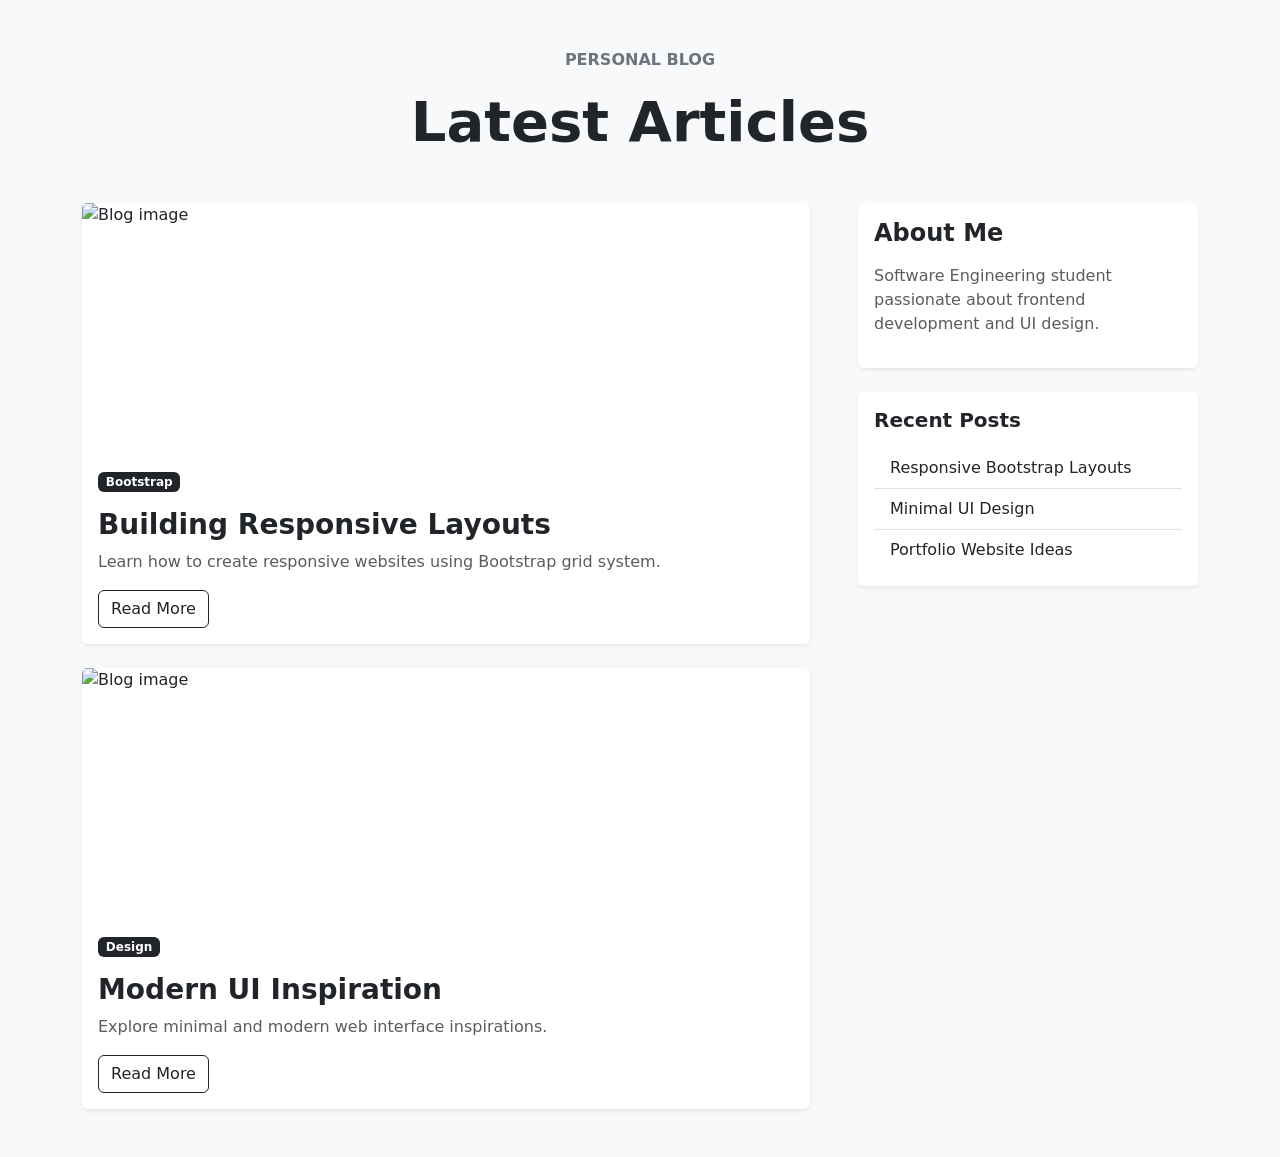
==== projects/portfolio_bootstrap/blog.html @ 3e0f6f00 "[FEATURE] Create blog post cards layout" ====
<!DOCTYPE html>
<html lang="en">
<head>
  <meta charset="UTF-8">

  <meta
    name="viewport"
    content="width=device-width, initial-scale=1.0"
  >

  <title>Blog Layout</title>

  <!-- Bootstrap CSS -->
  <link
    href="https://cdn.jsdelivr.net/npm/bootstrap@5.3.7/dist/css/bootstrap.min.css"
    rel="stylesheet"
  >

  <!-- Custom CSS -->
  <link
    rel="stylesheet"
    href="css/blog.css"
  >
</head>

<body class="bg-light">

  <div class="container py-5">

    <div class="text-center mb-5">

      <p class="text-uppercase text-secondary fw-semibold">
        Personal Blog
      </p>

      <h1 class="display-4 fw-bold">
        Latest Articles
      </h1>

    </div>

<div class="row g-5">

  <!-- BLOG POSTS -->
  <div class="col-lg-8">

    <div class="row g-4">

      <!-- BLOG CARD 1 -->
      <div class="col-12">

        <div class="card border-0 shadow-sm">

          <img
            src="https://images.unsplash.com/photo-1498050108023-c5249f4df085"
            class="card-img-top"
            alt="Blog image"
          >

          <div class="card-body">

            <span class="badge bg-dark mb-3">
              Bootstrap
            </span>

            <h3 class="fw-bold">
              Building Responsive Layouts
            </h3>

            <p class="text-muted">
              Learn how to create responsive websites
              using Bootstrap grid system.
            </p>

            <button class="btn btn-outline-dark">
              Read More
            </button>

          </div>

        </div>

      </div>

      <!-- BLOG CARD 2 -->
      <div class="col-12">

        <div class="card border-0 shadow-sm">

          <img
            src="https://images.unsplash.com/photo-1515879218367-8466d910aaa4"
            class="card-img-top"
            alt="Blog image"
          >

          <div class="card-body">

            <span class="badge bg-dark mb-3">
              Design
            </span>

            <h3 class="fw-bold">
              Modern UI Inspiration
            </h3>

            <p class="text-muted">
              Explore minimal and modern web
              interface inspirations.
            </p>

            <button class="btn btn-outline-dark">
              Read More
            </button>

          </div>

        </div>

      </div>

    </div>

  </div>

  <!-- SIDEBAR -->
  <div class="col-lg-4">

    <div class="sticky-top" style="top: 30px;">

      <!-- ABOUT CARD -->
      <div class="card border-0 shadow-sm mb-4">

        <div class="card-body">

          <h4 class="fw-bold mb-3">
            About Me
          </h4>

          <p class="text-muted">
            Software Engineering student passionate
            about frontend development and UI design.
          </p>

        </div>

      </div>

      <!-- RECENT POSTS -->
      <div class="card border-0 shadow-sm">

        <div class="card-body">

          <h5 class="fw-bold mb-3">
            Recent Posts
          </h5>

          <ul class="list-group list-group-flush">

            <li class="list-group-item">
              Responsive Bootstrap Layouts
            </li>

            <li class="list-group-item">
              Minimal UI Design
            </li>

            <li class="list-group-item">
              Portfolio Website Ideas
            </li>

          </ul>

        </div>

      </div>

    </div>

  </div>

</div>

  </div>

  <!-- Bootstrap JS -->
  <script
    src="https://cdn.jsdelivr.net/npm/bootstrap@5.3.7/dist/js/bootstrap.bundle.min.js">
  </script>

</body>
</html>
---- projects/portfolio_bootstrap/css/blog.css ----
body {
  background-color: #f8f5f2;
}

.card-img-top {
  height: 250px;
  object-fit: cover;
}

.card {
  transition: 0.3s ease;
}

.card:hover {
  transform: translateY(-5px);
}
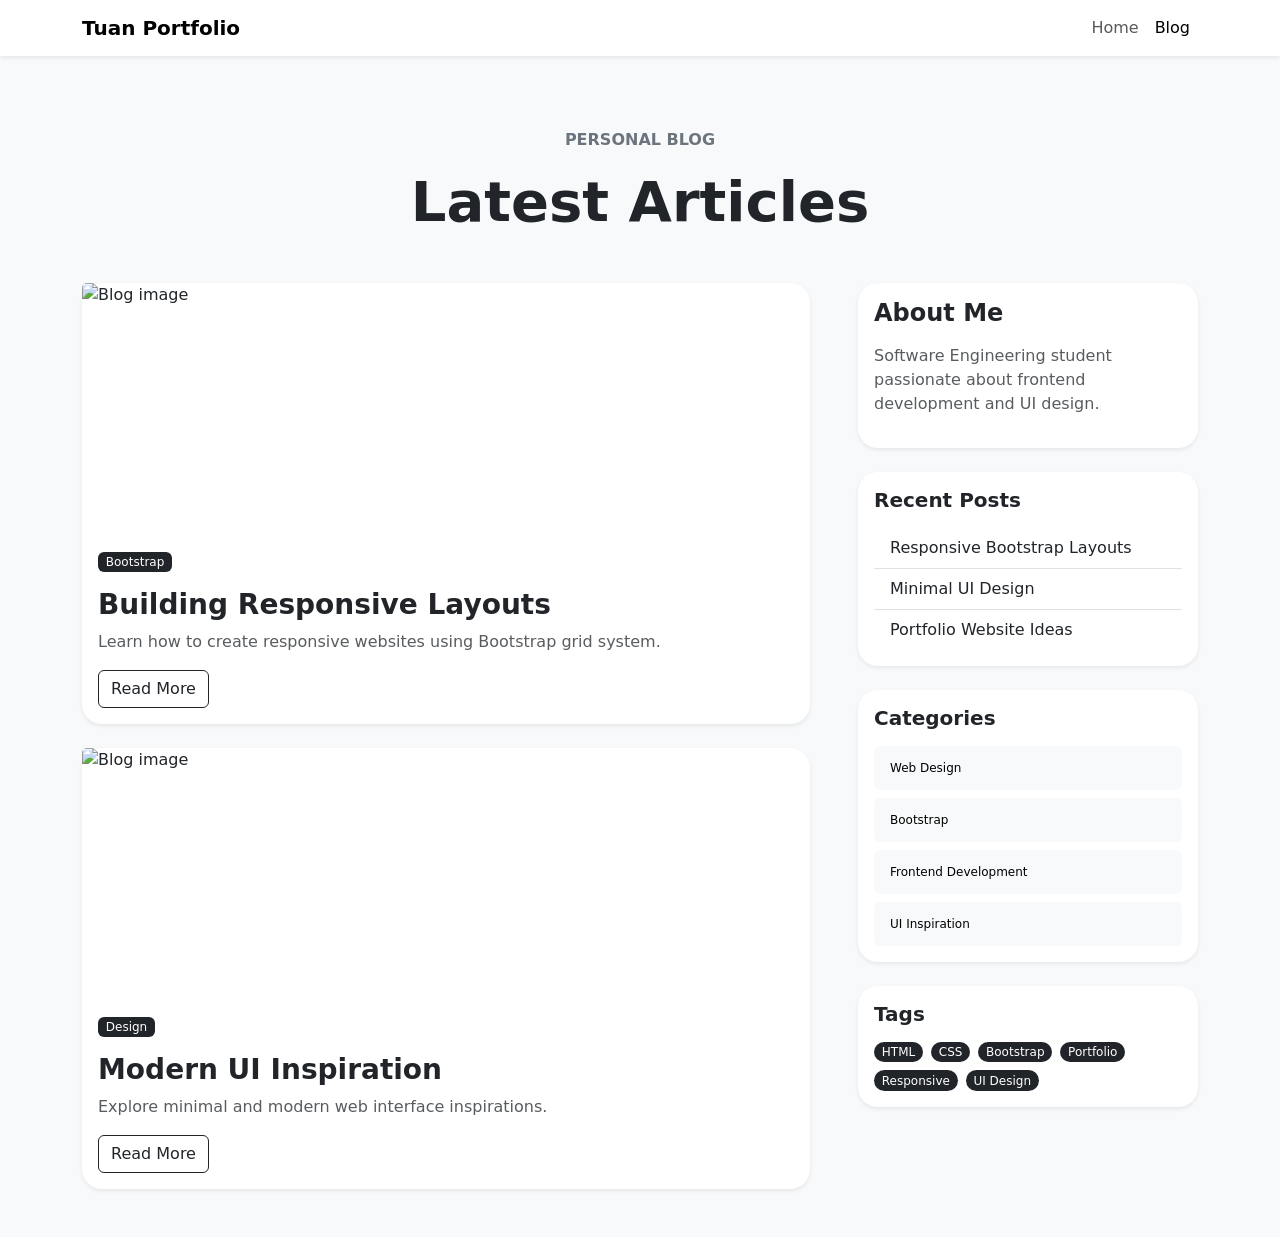
==== commit 554c262f: "[FEATURE] Add categories and tags cloud" ====
--- a/projects/portfolio_bootstrap/blog.html
+++ b/projects/portfolio_bootstrap/blog.html
@@ -25,8 +25,52 @@
 
 <body class="bg-light">
 
-  <div class="container py-5">
-
+  <!-- NAVBAR -->
+  <nav class="navbar navbar-expand-lg bg-white shadow-sm">
+
+    <div class="container">
+
+      <a class="navbar-brand fw-bold" href="index.html">
+        Tuan Portfolio
+      </a>
+
+      <button
+        class="navbar-toggler"
+        type="button"
+        data-bs-toggle="collapse"
+        data-bs-target="#navMenu">
+
+        <span class="navbar-toggler-icon"></span>
+
+      </button>
+
+      <div class="collapse navbar-collapse" id="navMenu">
+
+        <ul class="navbar-nav ms-auto">
+
+          <li class="nav-item">
+            <a class="nav-link" href="index.html">
+              Home
+            </a>
+          </li>
+
+          <li class="nav-item">
+            <a class="nav-link active" href="blog.html">
+              Blog
+            </a>
+          </li>
+
+        </ul>
+
+      </div>
+
+    </div>
+
+  </nav>
+
+  <div class="container py-5 mt-4">
+
+    <!-- PAGE TITLE -->
     <div class="text-center mb-5">
 
       <p class="text-uppercase text-secondary fw-semibold">
@@ -39,42 +83,82 @@
 
     </div>
 
-<div class="row g-5">
-
-  <!-- BLOG POSTS -->
-  <div class="col-lg-8">
-
-    <div class="row g-4">
-
-      <!-- BLOG CARD 1 -->
-      <div class="col-12">
-
-        <div class="card border-0 shadow-sm">
-
-          <img
-            src="https://images.unsplash.com/photo-1498050108023-c5249f4df085"
-            class="card-img-top"
-            alt="Blog image"
-          >
-
-          <div class="card-body">
-
-            <span class="badge bg-dark mb-3">
-              Bootstrap
-            </span>
-
-            <h3 class="fw-bold">
-              Building Responsive Layouts
-            </h3>
-
-            <p class="text-muted">
-              Learn how to create responsive websites
-              using Bootstrap grid system.
-            </p>
-
-            <button class="btn btn-outline-dark">
-              Read More
-            </button>
+    <div class="row g-5">
+
+      <!-- BLOG POSTS -->
+      <div class="col-lg-8">
+
+        <div class="row g-4">
+
+          <!-- BLOG CARD 1 -->
+          <div class="col-12">
+
+            <div class="card border-0 shadow-sm">
+
+              <img
+                src="https://images.unsplash.com/photo-1498050108023-c5249f4df085"
+                class="card-img-top"
+                alt="Blog image"
+              >
+
+              <div class="card-body">
+
+                <span class="badge bg-dark mb-3">
+                  Bootstrap
+                </span>
+
+                <h3 class="fw-bold">
+                  Building Responsive Layouts
+                </h3>
+
+                <p class="text-muted">
+                  Learn how to create responsive websites
+                  using Bootstrap grid system.
+                </p>
+
+                <button class="btn btn-outline-dark">
+                  Read More
+                </button>
+
+              </div>
+
+            </div>
+
+          </div>
+
+          <!-- BLOG CARD 2 -->
+          <div class="col-12">
+
+            <div class="card border-0 shadow-sm">
+
+              <img
+                src="https://images.unsplash.com/photo-1515879218367-8466d910aaa4"
+                class="card-img-top"
+                alt="Blog image"
+              >
+
+              <div class="card-body">
+
+                <span class="badge bg-dark mb-3">
+                  Design
+                </span>
+
+                <h3 class="fw-bold">
+                  Modern UI Inspiration
+                </h3>
+
+                <p class="text-muted">
+                  Explore minimal and modern web
+                  interface inspirations.
+                </p>
+
+                <button class="btn btn-outline-dark">
+                  Read More
+                </button>
+
+              </div>
+
+            </div>
 
           </div>
 
@@ -82,35 +166,129 @@
 
       </div>
 
-      <!-- BLOG CARD 2 -->
-      <div class="col-12">
-
-        <div class="card border-0 shadow-sm">
-
-          <img
-            src="https://images.unsplash.com/photo-1515879218367-8466d910aaa4"
-            class="card-img-top"
-            alt="Blog image"
-          >
-
-          <div class="card-body">
-
-            <span class="badge bg-dark mb-3">
-              Design
-            </span>
-
-            <h3 class="fw-bold">
-              Modern UI Inspiration
-            </h3>
-
-            <p class="text-muted">
-              Explore minimal and modern web
-              interface inspirations.
-            </p>
-
-            <button class="btn btn-outline-dark">
-              Read More
-            </button>
+      <!-- SIDEBAR -->
+      <div class="col-lg-4">
+
+        <div class="sticky-top" style="top: 30px;">
+
+          <!-- ABOUT CARD -->
+          <div class="card border-0 shadow-sm mb-4">
+
+            <div class="card-body">
+
+              <h4 class="fw-bold mb-3">
+                About Me
+              </h4>
+
+              <p class="text-muted">
+                Software Engineering student passionate
+                about frontend development and UI design.
+              </p>
+
+            </div>
+
+          </div>
+
+          <!-- RECENT POSTS -->
+          <div class="card border-0 shadow-sm mb-4">
+
+            <div class="card-body">
+
+              <h5 class="fw-bold mb-3">
+                Recent Posts
+              </h5>
+
+              <ul class="list-group list-group-flush">
+
+                <li class="list-group-item">
+                  Responsive Bootstrap Layouts
+                </li>
+
+                <li class="list-group-item">
+                  Minimal UI Design
+                </li>
+
+                <li class="list-group-item">
+                  Portfolio Website Ideas
+                </li>
+
+              </ul>
+
+            </div>
+
+          </div>
+
+          <!-- CATEGORIES -->
+          <div class="card border-0 shadow-sm mb-4">
+
+            <div class="card-body">
+
+              <h5 class="fw-bold mb-3">
+                Categories
+              </h5>
+
+              <div class="d-flex flex-column gap-2">
+
+                <span class="badge text-bg-light p-3 text-start">
+                  Web Design
+                </span>
+
+                <span class="badge text-bg-light p-3 text-start">
+                  Bootstrap
+                </span>
+
+                <span class="badge text-bg-light p-3 text-start">
+                  Frontend Development
+                </span>
+
+                <span class="badge text-bg-light p-3 text-start">
+                  UI Inspiration
+                </span>
+
+              </div>
+
+            </div>
+
+          </div>
+
+          <!-- TAGS CLOUD -->
+          <div class="card border-0 shadow-sm">
+
+            <div class="card-body">
+
+              <h5 class="fw-bold mb-3">
+                Tags
+              </h5>
+
+              <div class="d-flex flex-wrap gap-2">
+
+                <span class="badge rounded-pill text-bg-dark">
+                  HTML
+                </span>
+
+                <span class="badge rounded-pill text-bg-dark">
+                  CSS
+                </span>
+
+                <span class="badge rounded-pill text-bg-dark">
+                  Bootstrap
+                </span>
+
+                <span class="badge rounded-pill text-bg-dark">
+                  Portfolio
+                </span>
+
+                <span class="badge rounded-pill text-bg-dark">
+                  Responsive
+                </span>
+
+                <span class="badge rounded-pill text-bg-dark">
+                  UI Design
+                </span>
+
+              </div>
+
+            </div>
 
           </div>
 
@@ -119,66 +297,6 @@
       </div>
 
     </div>
-
-  </div>
-
-  <!-- SIDEBAR -->
-  <div class="col-lg-4">
-
-    <div class="sticky-top" style="top: 30px;">
-
-      <!-- ABOUT CARD -->
-      <div class="card border-0 shadow-sm mb-4">
-
-        <div class="card-body">
-
-          <h4 class="fw-bold mb-3">
-            About Me
-          </h4>
-
-          <p class="text-muted">
-            Software Engineering student passionate
-            about frontend development and UI design.
-          </p>
-
-        </div>
-
-      </div>
-
-      <!-- RECENT POSTS -->
-      <div class="card border-0 shadow-sm">
-
-        <div class="card-body">
-
-          <h5 class="fw-bold mb-3">
-            Recent Posts
-          </h5>
-
-          <ul class="list-group list-group-flush">
-
-            <li class="list-group-item">
-              Responsive Bootstrap Layouts
-            </li>
-
-            <li class="list-group-item">
-              Minimal UI Design
-            </li>
-
-            <li class="list-group-item">
-              Portfolio Website Ideas
-            </li>
-
-          </ul>
-
-        </div>
-
-      </div>
-
-    </div>
-
-  </div>
-
-</div>
 
   </div>
 
--- a/projects/portfolio_bootstrap/css/blog.css
+++ b/projects/portfolio_bootstrap/css/blog.css
@@ -13,4 +13,11 @@
 
 .card:hover {
   transform: translateY(-5px);
+}
+.badge {
+  font-weight: 500;
+}
+
+.card {
+  border-radius: 20px;
 }
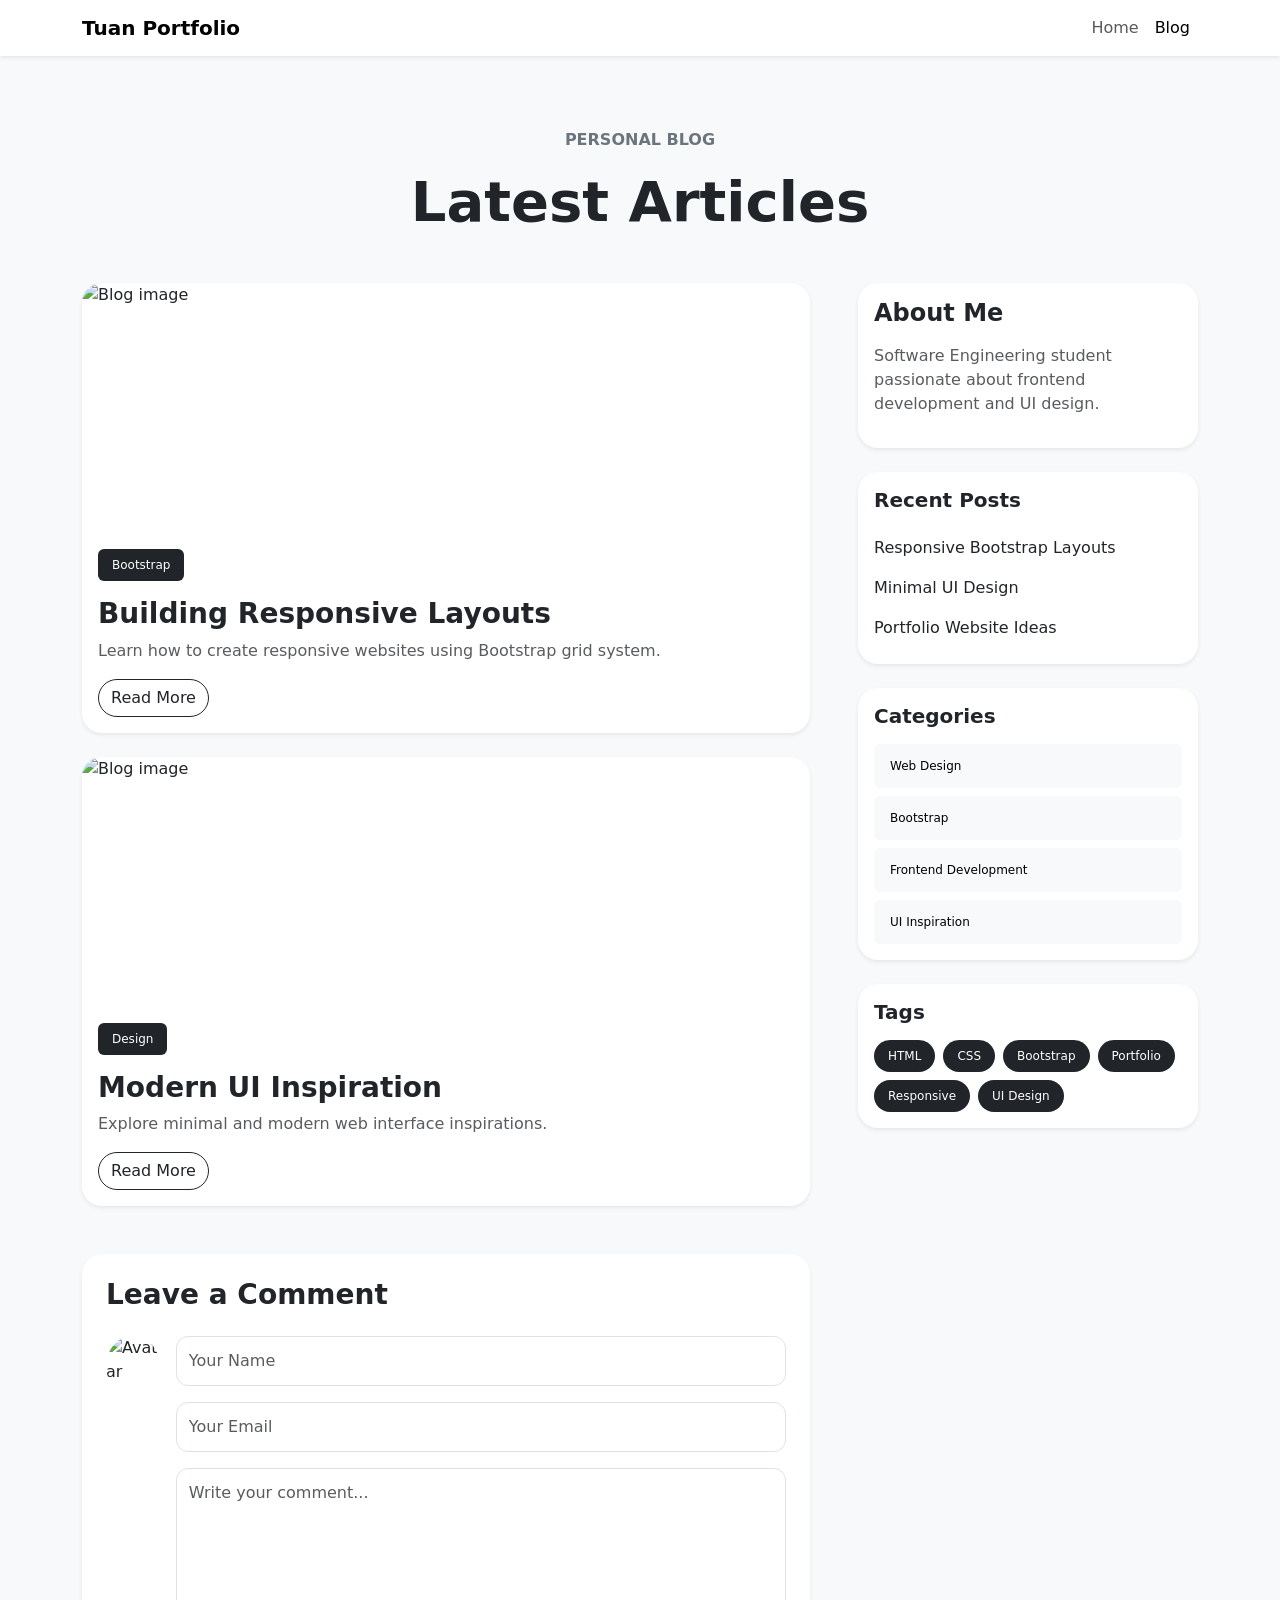
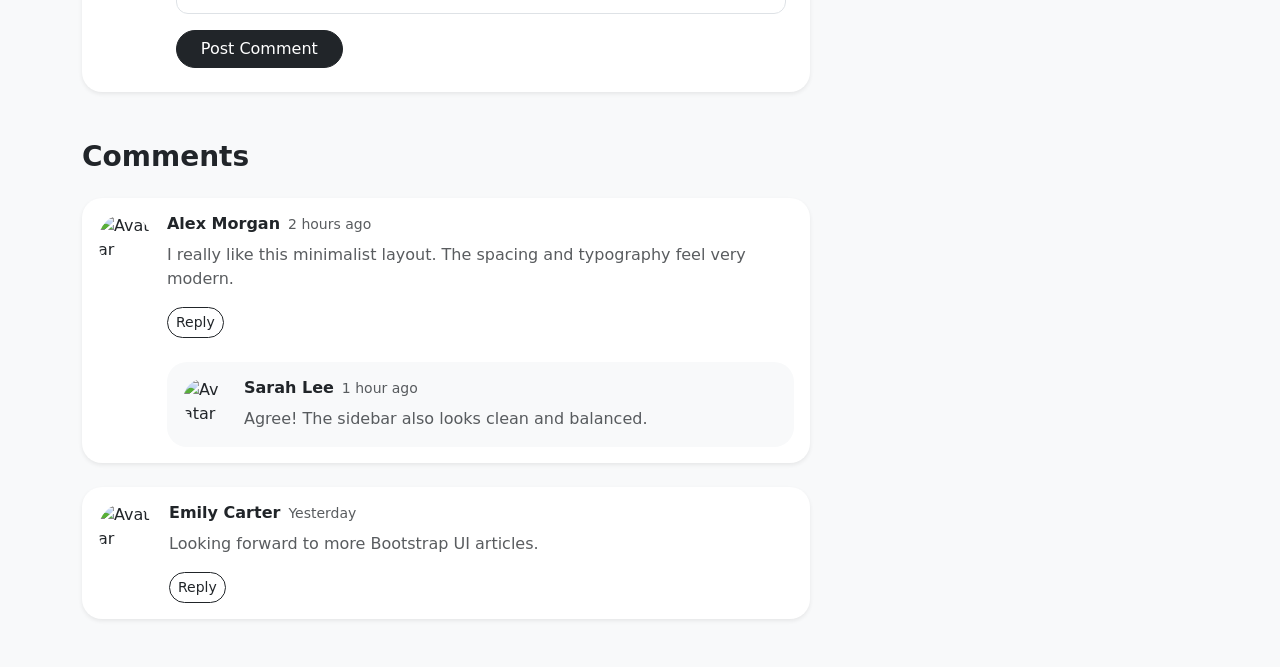
==== commit af782f95: "[STYLE] Responsive comment layout" ====
--- a/projects/portfolio_bootstrap/blog.html
+++ b/projects/portfolio_bootstrap/blog.html
@@ -164,6 +164,216 @@
 
         </div>
 
+        <!-- COMMENT FORM -->
+        <div class="mt-5">
+
+          <div class="card border-0 shadow-sm">
+
+            <div class="card-body p-4">
+
+              <h3 class="fw-bold mb-4">
+                Leave a Comment
+              </h3>
+
+              <div class="d-flex align-items-start gap-3">
+
+                <!-- AVATAR -->
+                <img
+                  src="https://i.pravatar.cc/80"
+                  class="rounded-circle"
+                  width="60"
+                  height="60"
+                  alt="Avatar"
+                >
+
+                <!-- FORM -->
+                <form class="w-100">
+
+                  <div class="mb-3">
+
+                    <input
+                      type="text"
+                      class="form-control"
+                      placeholder="Your Name"
+                    >
+
+                  </div>
+
+                  <div class="mb-3">
+
+                    <input
+                      type="email"
+                      class="form-control"
+                      placeholder="Your Email"
+                    >
+
+                  </div>
+
+                  <div class="mb-3">
+
+                    <textarea
+                      class="form-control"
+                      rows="5"
+                      placeholder="Write your comment..."></textarea>
+
+                  </div>
+
+                  <button class="btn btn-dark px-4">
+                    Post Comment
+                  </button>
+
+                </form>
+
+              </div>
+
+            </div>
+
+          </div>
+
+        </div>
+
+        <!-- COMMENTS LIST -->
+        <div class="mt-5">
+
+          <h3 class="fw-bold mb-4">
+            Comments
+          </h3>
+
+          <!-- COMMENT 1 -->
+          <div class="card border-0 shadow-sm mb-4">
+
+            <div class="card-body">
+
+              <div class="d-flex gap-3">
+
+                <img
+                  src="https://i.pravatar.cc/70?img=12"
+                  class="rounded-circle"
+                  width="55"
+                  height="55"
+                  alt="Avatar"
+                >
+
+                <div>
+
+                  <div class="d-flex align-items-center gap-2 mb-2">
+
+                    <h6 class="fw-bold mb-0">
+                      Alex Morgan
+                    </h6>
+
+                    <small class="text-muted">
+                      2 hours ago
+                    </small>
+
+                  </div>
+
+                  <p class="text-muted mb-3">
+                    I really like this minimalist layout.
+                    The spacing and typography feel very modern.
+                  </p>
+
+                  <button class="btn btn-sm btn-outline-dark">
+                    Reply
+                  </button>
+
+                  <!-- REPLY COMMENT -->
+                  <div class="card border-0 bg-light mt-4">
+
+                    <div class="card-body">
+
+                      <div class="d-flex gap-3">
+
+                        <img
+                          src="https://i.pravatar.cc/70?img=22"
+                          class="rounded-circle"
+                          width="45"
+                          height="45"
+                          alt="Avatar"
+                        >
+
+                        <div>
+
+                          <div class="d-flex align-items-center gap-2 mb-2">
+
+                            <h6 class="fw-bold mb-0">
+                              Sarah Lee
+                            </h6>
+
+                            <small class="text-muted">
+                              1 hour ago
+                            </small>
+
+                          </div>
+
+                          <p class="text-muted mb-0">
+                            Agree! The sidebar also looks clean
+                            and balanced.
+                          </p>
+
+                        </div>
+
+                      </div>
+
+                    </div>
+
+                  </div>
+
+                </div>
+
+              </div>
+
+            </div>
+
+          </div>
+
+          <!-- COMMENT 2 -->
+          <div class="card border-0 shadow-sm">
+
+            <div class="card-body">
+
+              <div class="d-flex gap-3">
+
+                <img
+                  src="https://i.pravatar.cc/70?img=30"
+                  class="rounded-circle"
+                  width="55"
+                  height="55"
+                  alt="Avatar"
+                >
+
+                <div>
+
+                  <div class="d-flex align-items-center gap-2 mb-2">
+
+                    <h6 class="fw-bold mb-0">
+                      Emily Carter
+                    </h6>
+
+                    <small class="text-muted">
+                      Yesterday
+                    </small>
+
+                  </div>
+
+                  <p class="text-muted mb-3">
+                    Looking forward to more Bootstrap UI articles.
+                  </p>
+
+                  <button class="btn btn-sm btn-outline-dark">
+                    Reply
+                  </button>
+
+                </div>
+
+              </div>
+
+            </div>
+
+          </div>
+
+        </div>
+
       </div>
 
       <!-- SIDEBAR -->
--- a/projects/portfolio_bootstrap/css/blog.css
+++ b/projects/portfolio_bootstrap/css/blog.css
@@ -2,22 +2,47 @@
   background-color: #f8f5f2;
 }
 
+/* BLOG CARDS */
+.card {
+  border-radius: 20px;
+  transition: 0.3s ease;
+  overflow: hidden;
+}
+
+.card:hover {
+  transform: translateY(-5px);
+}
+
+/* BLOG IMAGES */
 .card-img-top {
   height: 250px;
   object-fit: cover;
 }
 
-.card {
-  transition: 0.3s ease;
+/* LIST GROUP */
+.list-group-item {
+  border: none;
+  padding-left: 0;
 }
 
-.card:hover {
-  transform: translateY(-5px);
-}
+/* BADGES */
 .badge {
+  padding: 10px 14px;
   font-weight: 500;
 }
 
-.card {
-  border-radius: 20px;
+/* FORM */
+.form-control {
+  border-radius: 12px;
+  padding: 12px;
+}
+
+textarea.form-control {
+  resize: none;
+}
+
+/* BUTTONS */
+.btn-outline-dark,
+.btn-dark {
+  border-radius: 999px;
 }
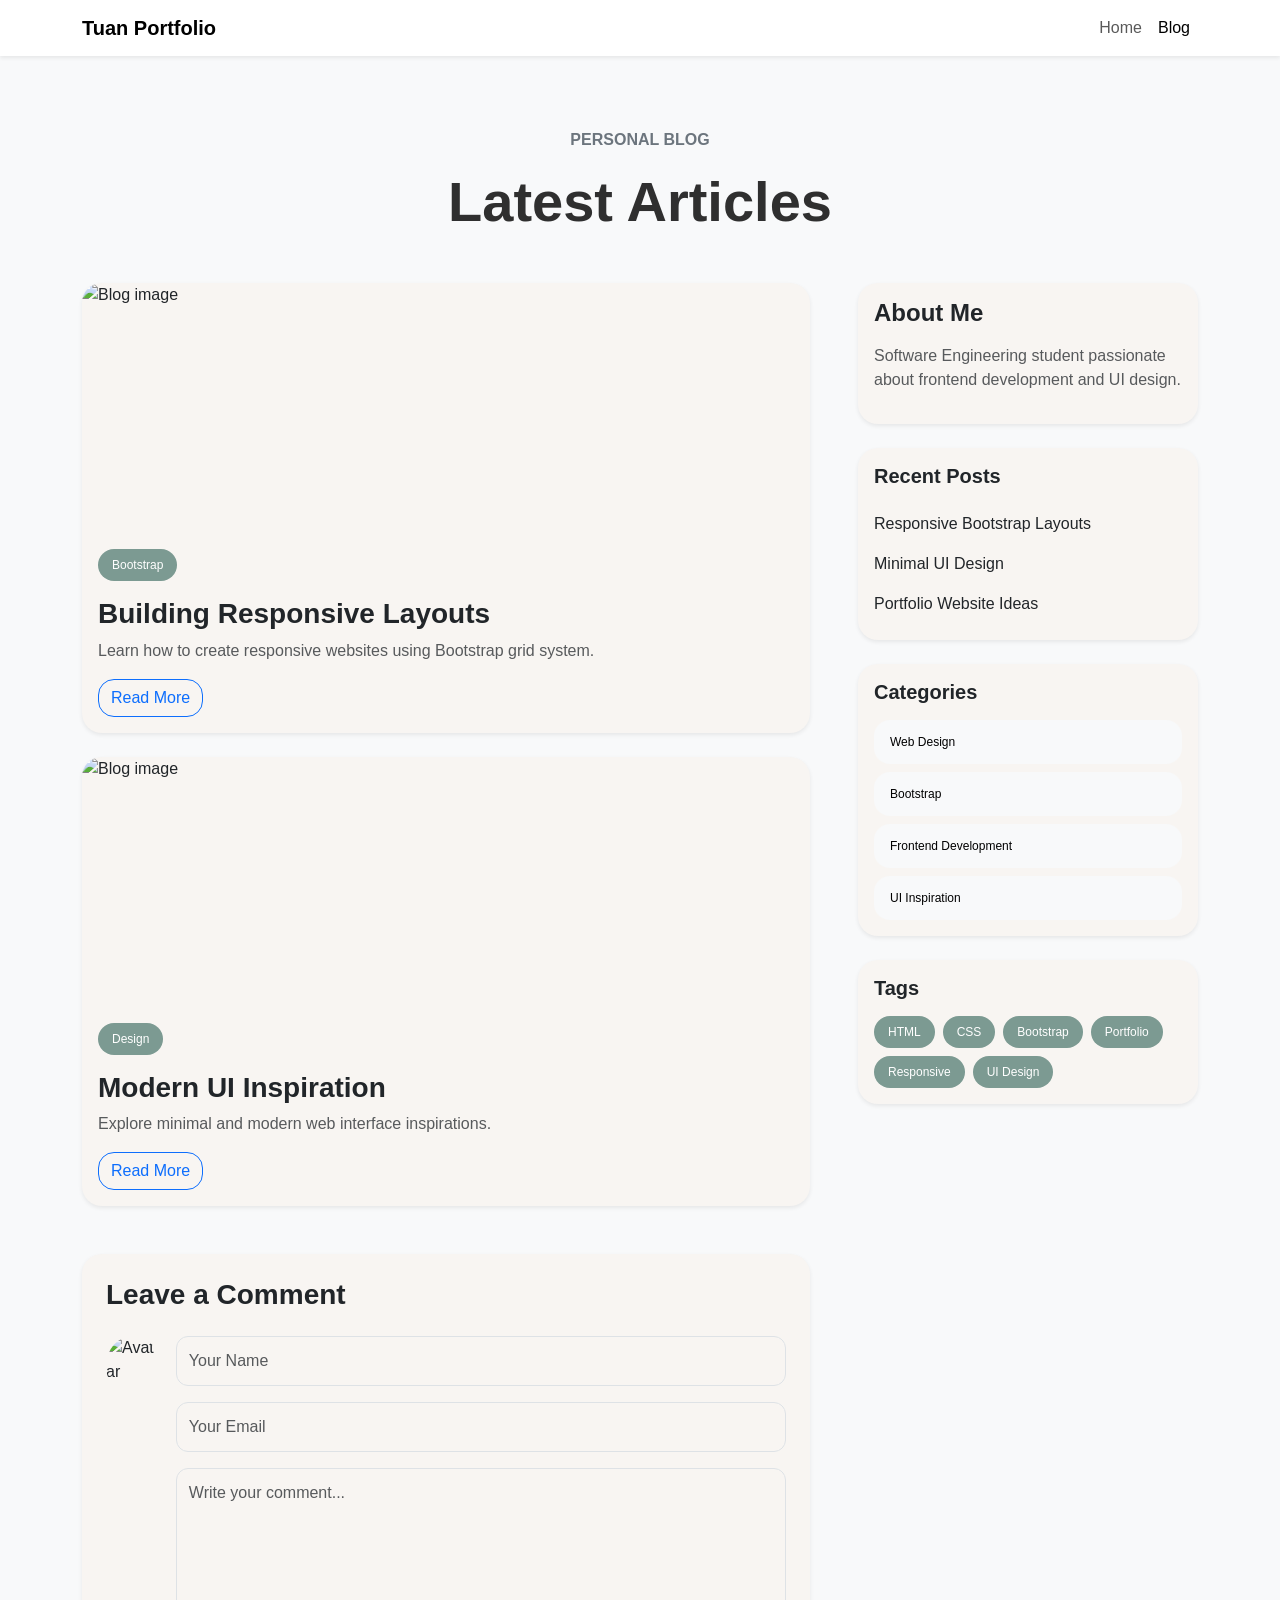
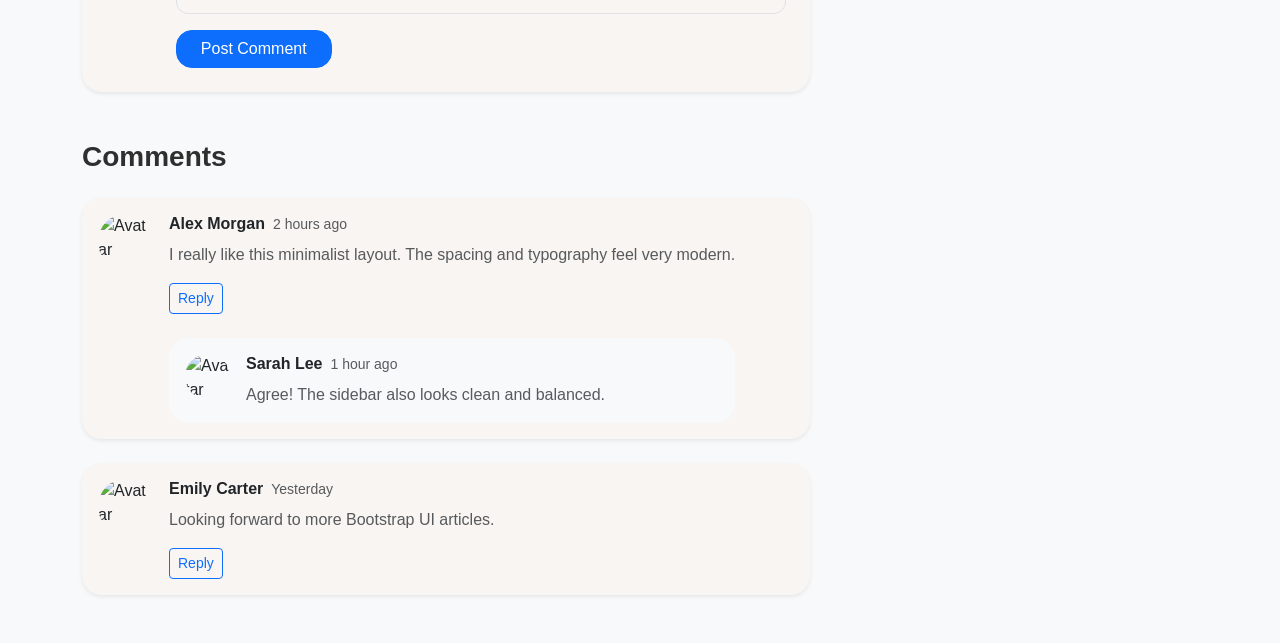
==== commit f6862fed: "[CUSTOMIZE] Override Bootstrap primary color" ====
--- a/projects/portfolio_bootstrap/blog.html
+++ b/projects/portfolio_bootstrap/blog.html
@@ -21,6 +21,11 @@
     rel="stylesheet"
     href="css/blog.css"
   >
+
+  <link
+    rel="stylesheet"
+    href="css/custom-theme.css"
+  >
 </head>
 
 <body class="bg-light">
@@ -103,7 +108,7 @@
 
               <div class="card-body">
 
-                <span class="badge bg-dark mb-3">
+                <span class="badge bg-primary mb-3">
                   Bootstrap
                 </span>
 
@@ -116,7 +121,7 @@
                   using Bootstrap grid system.
                 </p>
 
-                <button class="btn btn-outline-dark">
+                <button class="btn btn-outline-primary">
                   Read More
                 </button>
 
@@ -139,7 +144,7 @@
 
               <div class="card-body">
 
-                <span class="badge bg-dark mb-3">
+                <span class="badge bg-primary mb-3">
                   Design
                 </span>
 
@@ -152,7 +157,7 @@
                   interface inspirations.
                 </p>
 
-                <button class="btn btn-outline-dark">
+                <button class="btn btn-outline-primary">
                   Read More
                 </button>
 
@@ -218,7 +223,7 @@
 
                   </div>
 
-                  <button class="btn btn-dark px-4">
+                  <button class="btn btn-primary px-4">
                     Post Comment
                   </button>
 
@@ -273,7 +278,7 @@
                     The spacing and typography feel very modern.
                   </p>
 
-                  <button class="btn btn-sm btn-outline-dark">
+                  <button class="btn btn-sm btn-outline-primary">
                     Reply
                   </button>
 
@@ -360,7 +365,7 @@
                     Looking forward to more Bootstrap UI articles.
                   </p>
 
-                  <button class="btn btn-sm btn-outline-dark">
+                  <button class="btn btn-sm btn-outline-primary">
                     Reply
                   </button>
 
@@ -472,27 +477,27 @@
 
               <div class="d-flex flex-wrap gap-2">
 
-                <span class="badge rounded-pill text-bg-dark">
+                <span class="badge rounded-pill text-bg-primary">
                   HTML
                 </span>
 
-                <span class="badge rounded-pill text-bg-dark">
+                <span class="badge rounded-pill text-bg-primary">
                   CSS
                 </span>
 
-                <span class="badge rounded-pill text-bg-dark">
+                <span class="badge rounded-pill text-bg-primary">
                   Bootstrap
                 </span>
 
-                <span class="badge rounded-pill text-bg-dark">
+                <span class="badge rounded-pill text-bg-primary">
                   Portfolio
                 </span>
 
-                <span class="badge rounded-pill text-bg-dark">
+                <span class="badge rounded-pill text-bg-primary">
                   Responsive
                 </span>
 
-                <span class="badge rounded-pill text-bg-dark">
+                <span class="badge rounded-pill text-bg-primary">
                   UI Design
                 </span>
 
--- a/projects/portfolio_bootstrap/css/custom-theme.css
+++ b/projects/portfolio_bootstrap/css/custom-theme.css
@@ -0,0 +1,38 @@
+:root {
+
+  --bs-primary: #7c9a92;
+  --bs-primary-rgb: 124, 154, 146;
+
+  --bs-dark: #2f2f2f;
+  --bs-body-bg: #f8f5f2;
+
+  --bs-border-radius: 1rem;
+
+}
+
+/* BODY */
+body {
+  background-color: var(--bs-body-bg);
+  color: #2f2f2f;
+  font-family: Arial, sans-serif;
+}
+
+/* BUTTONS */
+.btn-dark {
+  background-color: #7c9a92;
+  border: none;
+}
+
+.btn-dark:hover {
+  background-color: #6d8881;
+}
+
+/* NAVBAR */
+.navbar {
+  background-color: white;
+}
+
+/* IMAGES */
+img {
+  object-fit: cover;
+}
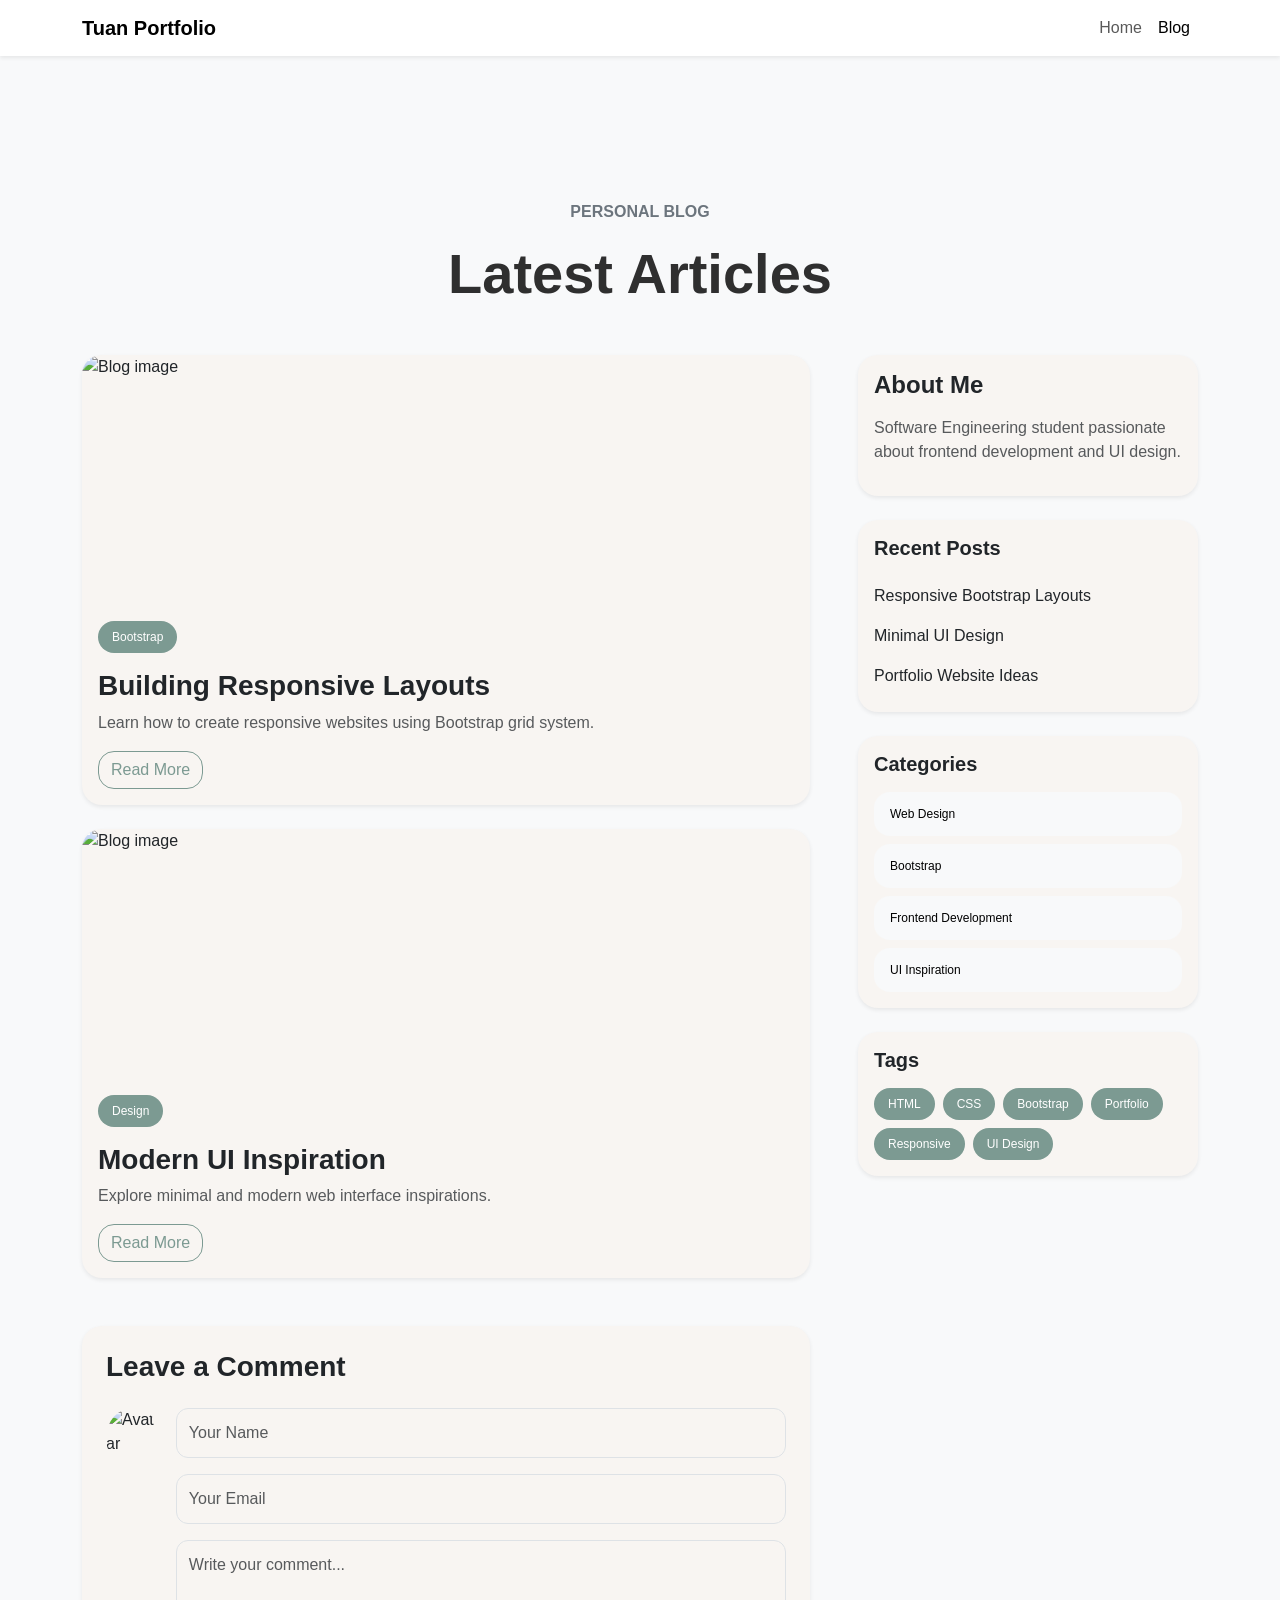
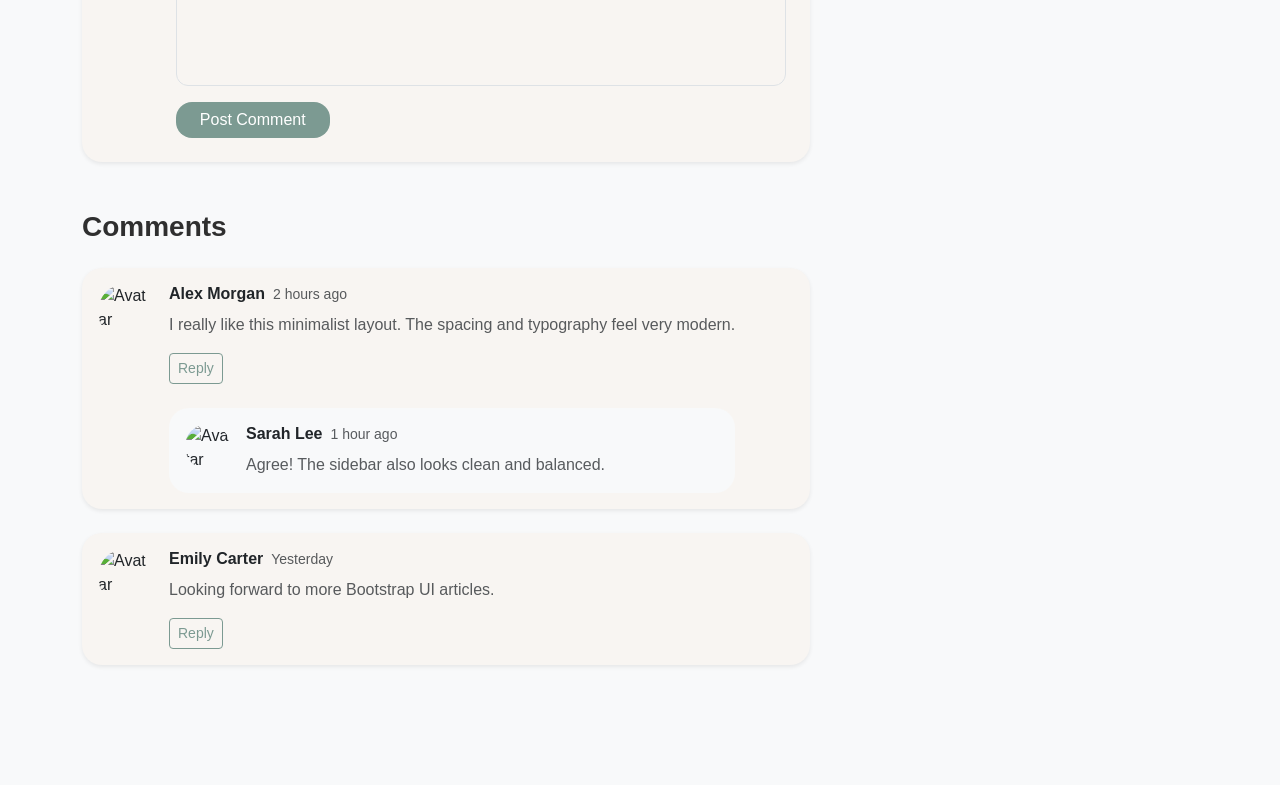
==== commit bf83d3bb: "[CUSTOMIZE] Add custom spacing scale" ====
--- a/projects/portfolio_bootstrap/blog.html
+++ b/projects/portfolio_bootstrap/blog.html
@@ -73,8 +73,7 @@
 
   </nav>
 
-  <div class="container py-5 mt-4">
-
+<div class="container section-padding mt-4">
     <!-- PAGE TITLE -->
     <div class="text-center mb-5">
 
--- a/projects/portfolio_bootstrap/css/blog.css
+++ b/projects/portfolio_bootstrap/css/blog.css
@@ -45,4 +45,22 @@
 .btn-outline-dark,
 .btn-dark {
   border-radius: 999px;
+}
+.btn-primary {
+  background-color: #7c9a92;
+  border: none;
+}
+
+.btn-primary:hover {
+  background-color: #6d8881;
+}
+
+.btn-outline-primary {
+  border-color: #7c9a92;
+  color: #7c9a92;
+}
+
+.btn-outline-primary:hover {
+  background-color: #7c9a92;
+  border-color: #7c9a92;
 }
--- a/projects/portfolio_bootstrap/css/custom-theme.css
+++ b/projects/portfolio_bootstrap/css/custom-theme.css
@@ -35,4 +35,22 @@
 /* IMAGES */
 img {
   object-fit: cover;
+}
+/* CUSTOM SPACING */
+
+.section-padding {
+  padding-top: 120px;
+  padding-bottom: 120px;
+}
+
+.card-spacing {
+  padding: 32px;
+}
+
+.text-spacing {
+  margin-bottom: 24px;
+}
+
+.large-gap {
+  gap: 32px;
 }
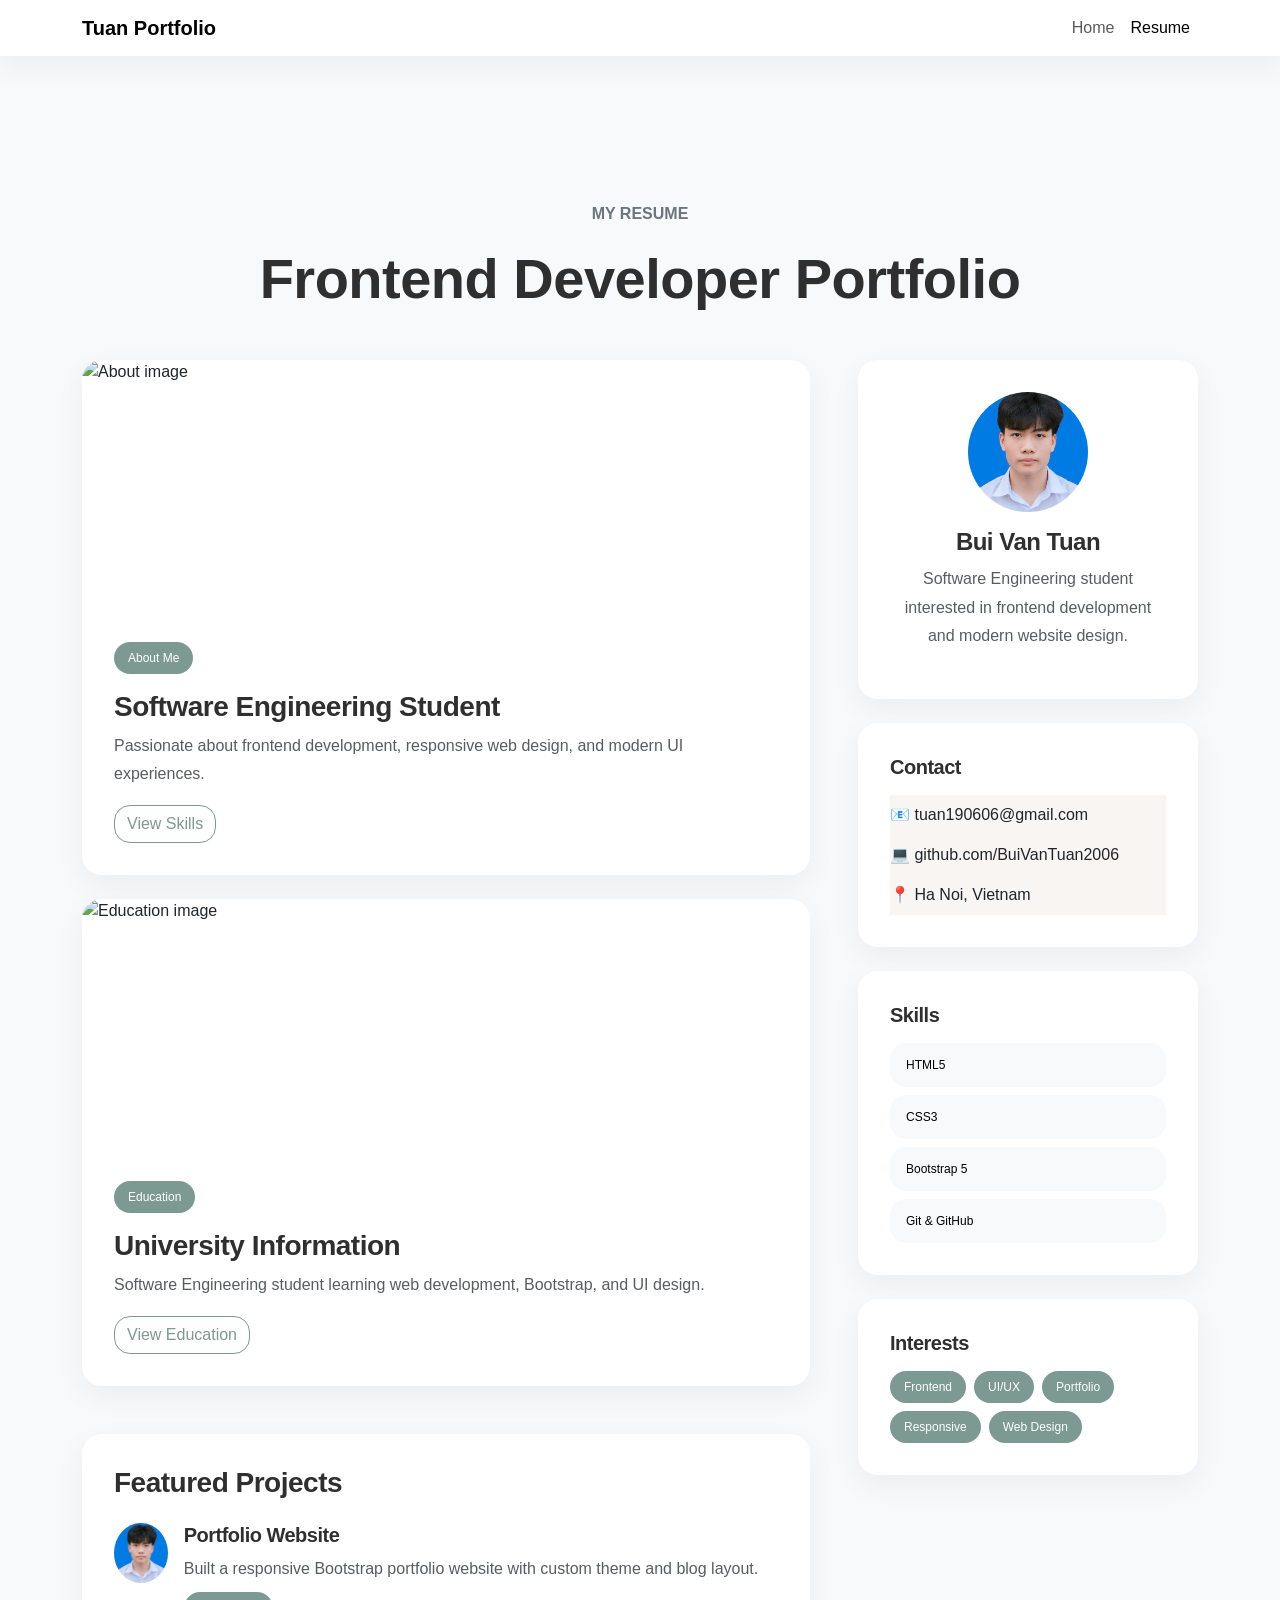
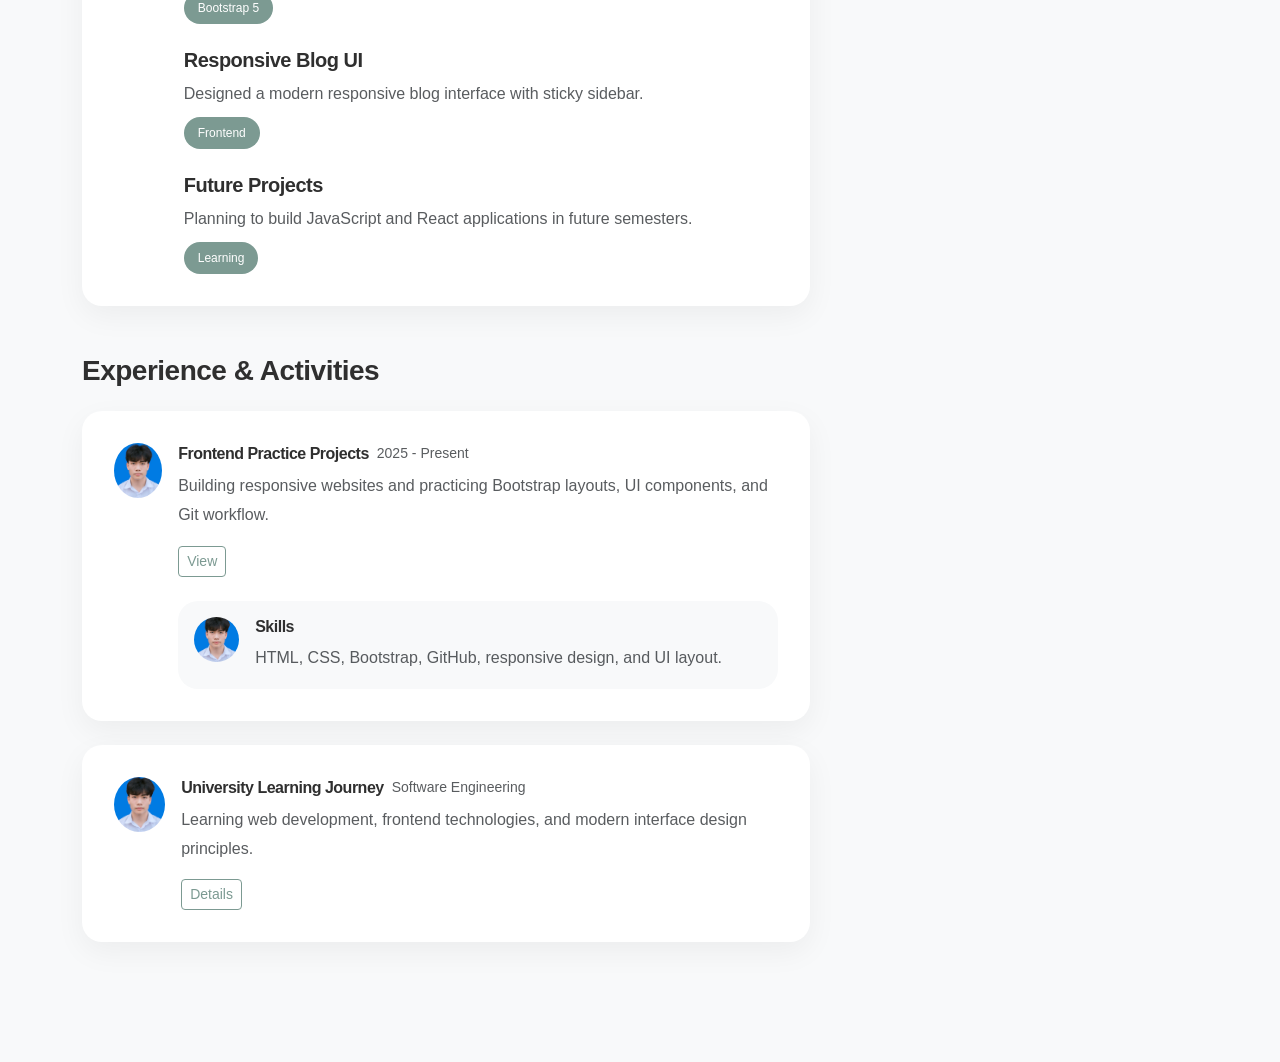
==== commit 1414a8b5: "[THEME] Finalize responsive portfolio layout" ====
--- a/projects/portfolio_bootstrap/blog.html
+++ b/projects/portfolio_bootstrap/blog.html
@@ -8,7 +8,7 @@
     content="width=device-width, initial-scale=1.0"
   >
 
-  <title>Blog Layout</title>
+  <title>Tuan Resume</title>
 
   <!-- Bootstrap CSS -->
   <link
@@ -61,7 +61,7 @@
 
           <li class="nav-item">
             <a class="nav-link active" href="blog.html">
-              Blog
+              Resume
             </a>
           </li>
 
@@ -73,28 +73,29 @@
 
   </nav>
 
-<div class="container section-padding mt-4">
+  <div class="container section-padding mt-4">
+
     <!-- PAGE TITLE -->
     <div class="text-center mb-5">
 
       <p class="text-uppercase text-secondary fw-semibold">
-        Personal Blog
+        My Resume
       </p>
 
       <h1 class="display-4 fw-bold">
-        Latest Articles
+        Frontend Developer Portfolio
       </h1>
 
     </div>
 
     <div class="row g-5">
 
-      <!-- BLOG POSTS -->
+      <!-- MAIN CONTENT -->
       <div class="col-lg-8">
 
         <div class="row g-4">
 
-          <!-- BLOG CARD 1 -->
+          <!-- ABOUT ME -->
           <div class="col-12">
 
             <div class="card border-0 shadow-sm">
@@ -102,26 +103,26 @@
               <img
                 src="https://images.unsplash.com/photo-1498050108023-c5249f4df085"
                 class="card-img-top"
-                alt="Blog image"
+                alt="About image"
               >
 
-              <div class="card-body">
+              <div class="card-body card-spacing">
 
                 <span class="badge bg-primary mb-3">
-                  Bootstrap
+                  About Me
                 </span>
 
                 <h3 class="fw-bold">
-                  Building Responsive Layouts
+                  Software Engineering Student
                 </h3>
 
                 <p class="text-muted">
-                  Learn how to create responsive websites
-                  using Bootstrap grid system.
+                  Passionate about frontend development,
+                  responsive web design, and modern UI experiences.
                 </p>
 
                 <button class="btn btn-outline-primary">
-                  Read More
+                  View Skills
                 </button>
 
               </div>
@@ -130,7 +131,7 @@
 
           </div>
 
-          <!-- BLOG CARD 2 -->
+          <!-- EDUCATION -->
           <div class="col-12">
 
             <div class="card border-0 shadow-sm">
@@ -138,26 +139,26 @@
               <img
                 src="https://images.unsplash.com/photo-1515879218367-8466d910aaa4"
                 class="card-img-top"
-                alt="Blog image"
+                alt="Education image"
               >
 
-              <div class="card-body">
+              <div class="card-body card-spacing">
 
                 <span class="badge bg-primary mb-3">
-                  Design
+                  Education
                 </span>
 
                 <h3 class="fw-bold">
-                  Modern UI Inspiration
+                  University Information
                 </h3>
 
                 <p class="text-muted">
-                  Explore minimal and modern web
-                  interface inspirations.
+                  Software Engineering student learning
+                  web development, Bootstrap, and UI design.
                 </p>
 
                 <button class="btn btn-outline-primary">
-                  Read More
+                  View Education
                 </button>
 
               </div>
@@ -168,65 +169,83 @@
 
         </div>
 
-        <!-- COMMENT FORM -->
+        <!-- PROJECTS -->
         <div class="mt-5">
 
           <div class="card border-0 shadow-sm">
 
-            <div class="card-body p-4">
+            <div class="card-body card-spacing">
 
               <h3 class="fw-bold mb-4">
-                Leave a Comment
+                Featured Projects
               </h3>
 
               <div class="d-flex align-items-start gap-3">
 
                 <!-- AVATAR -->
                 <img
-                  src="https://i.pravatar.cc/80"
+                  src="z7742858306246_678a3f3cca18d427f43c7c27fc06f314.jpg"
                   class="rounded-circle"
                   width="60"
                   height="60"
                   alt="Avatar"
                 >
 
-                <!-- FORM -->
-                <form class="w-100">
-
-                  <div class="mb-3">
-
-                    <input
-                      type="text"
-                      class="form-control"
-                      placeholder="Your Name"
-                    >
+                <!-- PROJECT CONTENT -->
+                <div class="w-100">
+
+                  <div class="mb-4">
+
+                    <h5 class="fw-bold">
+                      Portfolio Website
+                    </h5>
+
+                    <p class="text-muted mb-2">
+                      Built a responsive Bootstrap portfolio
+                      website with custom theme and blog layout.
+                    </p>
+
+                    <span class="badge bg-primary">
+                      Bootstrap 5
+                    </span>
 
                   </div>
 
-                  <div class="mb-3">
-
-                    <input
-                      type="email"
-                      class="form-control"
-                      placeholder="Your Email"
-                    >
+                  <div class="mb-4">
+
+                    <h5 class="fw-bold">
+                      Responsive Blog UI
+                    </h5>
+
+                    <p class="text-muted mb-2">
+                      Designed a modern responsive blog
+                      interface with sticky sidebar.
+                    </p>
+
+                    <span class="badge bg-primary">
+                      Frontend
+                    </span>
 
                   </div>
 
-                  <div class="mb-3">
-
-                    <textarea
-                      class="form-control"
-                      rows="5"
-                      placeholder="Write your comment..."></textarea>
+                  <div>
+
+                    <h5 class="fw-bold">
+                      Future Projects
+                    </h5>
+
+                    <p class="text-muted mb-2">
+                      Planning to build JavaScript and React
+                      applications in future semesters.
+                    </p>
+
+                    <span class="badge bg-primary">
+                      Learning
+                    </span>
 
                   </div>
 
-                  <button class="btn btn-primary px-4">
-                    Post Comment
-                  </button>
-
-                </form>
+                </div>
 
               </div>
 
@@ -236,22 +255,22 @@
 
         </div>
 
-        <!-- COMMENTS LIST -->
+        <!-- EXPERIENCE -->
         <div class="mt-5">
 
           <h3 class="fw-bold mb-4">
-            Comments
+            Experience & Activities
           </h3>
 
-          <!-- COMMENT 1 -->
+          <!-- EXPERIENCE 1 -->
           <div class="card border-0 shadow-sm mb-4">
 
-            <div class="card-body">
+            <div class="card-body card-spacing">
 
               <div class="d-flex gap-3">
 
                 <img
-                  src="https://i.pravatar.cc/70?img=12"
+                  src="z7742858306246_678a3f3cca18d427f43c7c27fc06f314.jpg"
                   class="rounded-circle"
                   width="55"
                   height="55"
@@ -263,25 +282,25 @@
                   <div class="d-flex align-items-center gap-2 mb-2">
 
                     <h6 class="fw-bold mb-0">
-                      Alex Morgan
+                      Frontend Practice Projects
                     </h6>
 
                     <small class="text-muted">
-                      2 hours ago
+                      2025 - Present
                     </small>
 
                   </div>
 
                   <p class="text-muted mb-3">
-                    I really like this minimalist layout.
-                    The spacing and typography feel very modern.
+                    Building responsive websites and practicing
+                    Bootstrap layouts, UI components, and Git workflow.
                   </p>
 
                   <button class="btn btn-sm btn-outline-primary">
-                    Reply
+                    View
                   </button>
 
-                  <!-- REPLY COMMENT -->
+                  <!-- SKILLS -->
                   <div class="card border-0 bg-light mt-4">
 
                     <div class="card-body">
@@ -289,7 +308,7 @@
                       <div class="d-flex gap-3">
 
                         <img
-                          src="https://i.pravatar.cc/70?img=22"
+                          src="z7742858306246_678a3f3cca18d427f43c7c27fc06f314.jpg"
                           class="rounded-circle"
                           width="45"
                           height="45"
@@ -301,18 +320,14 @@
                           <div class="d-flex align-items-center gap-2 mb-2">
 
                             <h6 class="fw-bold mb-0">
-                              Sarah Lee
+                              Skills
                             </h6>
 
-                            <small class="text-muted">
-                              1 hour ago
-                            </small>
-
                           </div>
 
                           <p class="text-muted mb-0">
-                            Agree! The sidebar also looks clean
-                            and balanced.
+                            HTML, CSS, Bootstrap, GitHub,
+                            responsive design, and UI layout.
                           </p>
 
                         </div>
@@ -331,15 +346,15 @@
 
           </div>
 
-          <!-- COMMENT 2 -->
+          <!-- EXPERIENCE 2 -->
           <div class="card border-0 shadow-sm">
 
-            <div class="card-body">
+            <div class="card-body card-spacing">
 
               <div class="d-flex gap-3">
 
                 <img
-                  src="https://i.pravatar.cc/70?img=30"
+                  src="z7742858306246_678a3f3cca18d427f43c7c27fc06f314.jpg"
                   class="rounded-circle"
                   width="55"
                   height="55"
@@ -351,21 +366,22 @@
                   <div class="d-flex align-items-center gap-2 mb-2">
 
                     <h6 class="fw-bold mb-0">
-                      Emily Carter
+                      University Learning Journey
                     </h6>
 
                     <small class="text-muted">
-                      Yesterday
+                      Software Engineering
                     </small>
 
                   </div>
 
                   <p class="text-muted mb-3">
-                    Looking forward to more Bootstrap UI articles.
+                    Learning web development, frontend technologies,
+                    and modern interface design principles.
                   </p>
 
                   <button class="btn btn-sm btn-outline-primary">
-                    Reply
+                    Details
                   </button>
 
                 </div>
@@ -388,42 +404,50 @@
           <!-- ABOUT CARD -->
           <div class="card border-0 shadow-sm mb-4">
 
-            <div class="card-body">
-
-              <h4 class="fw-bold mb-3">
-                About Me
+            <div class="card-body card-spacing text-center">
+
+              <img
+                src="z7742858306246_678a3f3cca18d427f43c7c27fc06f314.jpg"
+                class="rounded-circle mb-3"
+                width="120"
+                height="120"
+                alt="Profile"
+              >
+
+              <h4 class="fw-bold">
+                Bui Van Tuan
               </h4>
 
               <p class="text-muted">
-                Software Engineering student passionate
-                about frontend development and UI design.
+                Software Engineering student interested
+                in frontend development and modern website design.
               </p>
 
             </div>
 
           </div>
 
-          <!-- RECENT POSTS -->
+          <!-- CONTACT -->
           <div class="card border-0 shadow-sm mb-4">
 
-            <div class="card-body">
+            <div class="card-body card-spacing">
 
               <h5 class="fw-bold mb-3">
-                Recent Posts
+                Contact
               </h5>
 
               <ul class="list-group list-group-flush">
 
                 <li class="list-group-item">
-                  Responsive Bootstrap Layouts
+                  📧 tuan190606@gmail.com
                 </li>
 
                 <li class="list-group-item">
-                  Minimal UI Design
+                  💻 github.com/BuiVanTuan2006
                 </li>
 
                 <li class="list-group-item">
-                  Portfolio Website Ideas
+                  📍 Ha Noi, Vietnam
                 </li>
 
               </ul>
@@ -432,60 +456,56 @@
 
           </div>
 
-          <!-- CATEGORIES -->
+          <!-- SKILLS -->
           <div class="card border-0 shadow-sm mb-4">
 
-            <div class="card-body">
+            <div class="card-body card-spacing">
 
               <h5 class="fw-bold mb-3">
-                Categories
+                Skills
               </h5>
 
               <div class="d-flex flex-column gap-2">
 
                 <span class="badge text-bg-light p-3 text-start">
-                  Web Design
+                  HTML5
                 </span>
 
                 <span class="badge text-bg-light p-3 text-start">
-                  Bootstrap
+                  CSS3
                 </span>
 
                 <span class="badge text-bg-light p-3 text-start">
-                  Frontend Development
+                  Bootstrap 5
                 </span>
 
                 <span class="badge text-bg-light p-3 text-start">
-                  UI Inspiration
-                </span>
-
-              </div>
-
-            </div>
-
-          </div>
-
-          <!-- TAGS CLOUD -->
+                  Git & GitHub
+                </span>
+
+              </div>
+
+            </div>
+
+          </div>
+
+          <!-- INTERESTS -->
           <div class="card border-0 shadow-sm">
 
-            <div class="card-body">
+            <div class="card-body card-spacing">
 
               <h5 class="fw-bold mb-3">
-                Tags
+                Interests
               </h5>
 
               <div class="d-flex flex-wrap gap-2">
 
                 <span class="badge rounded-pill text-bg-primary">
-                  HTML
+                  Frontend
                 </span>
 
                 <span class="badge rounded-pill text-bg-primary">
-                  CSS
-                </span>
-
-                <span class="badge rounded-pill text-bg-primary">
-                  Bootstrap
+                  UI/UX
                 </span>
 
                 <span class="badge rounded-pill text-bg-primary">
@@ -497,7 +517,7 @@
                 </span>
 
                 <span class="badge rounded-pill text-bg-primary">
-                  UI Design
+                  Web Design
                 </span>
 
               </div>
--- a/projects/portfolio_bootstrap/css/custom-theme.css
+++ b/projects/portfolio_bootstrap/css/custom-theme.css
@@ -53,4 +53,72 @@
 
 .large-gap {
   gap: 32px;
+}
+/* FINAL THEME COLORS */
+
+body {
+  background-color: #f8f5f2;
+  color: #2f2f2f;
+}
+
+/* HEADINGS */
+h1,
+h2,
+h3,
+h4,
+h5,
+h6 {
+  color: #2f2f2f;
+  letter-spacing: -0.5px;
+}
+
+/* PARAGRAPHS */
+p {
+  line-height: 1.8;
+}
+
+/* NAVBAR */
+.navbar {
+  backdrop-filter: blur(10px);
+}
+
+/* LINKS */
+a {
+  text-decoration: none;
+  transition: 0.3s ease;
+}
+
+a:hover {
+  opacity: 0.7;
+}
+
+/* CARDS */
+.card {
+  background-color: #ffffff;
+  border: none;
+}
+
+/* SHADOW */
+.shadow-sm {
+  box-shadow: 0 10px 30px rgba(0,0,0,0.05) !important;
+}
+
+/* BUTTONS */
+.btn-primary {
+  background-color: #7c9a92;
+  border: none;
+}
+
+.btn-primary:hover {
+  background-color: #6d8881;
+}
+
+.btn-outline-primary {
+  border-color: #7c9a92;
+  color: #7c9a92;
+}
+
+.btn-outline-primary:hover {
+  background-color: #7c9a92;
+  border-color: #7c9a92;
 }
